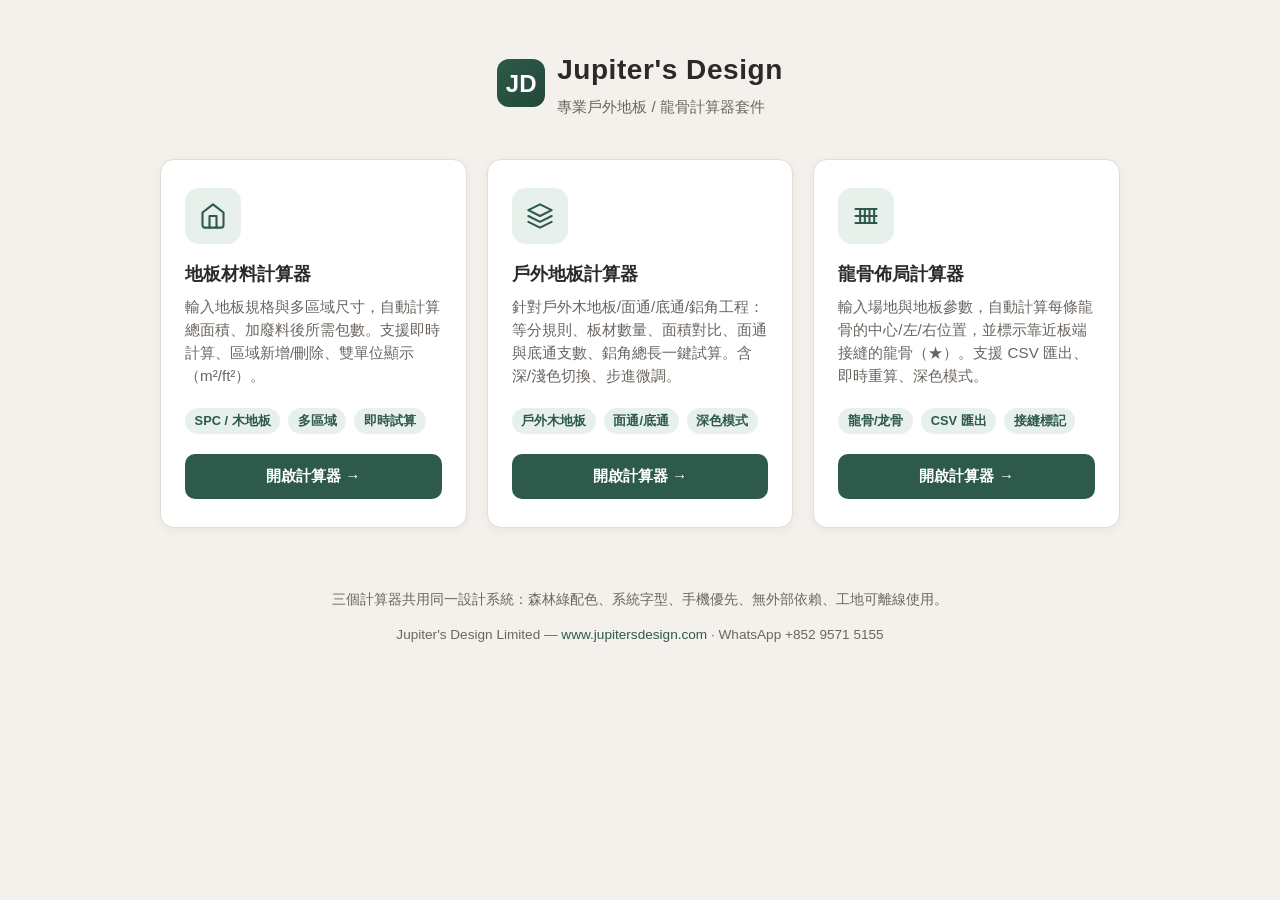
==== landing.html @ d73b3a23 "feat: add suite landing page linking three calculators (T12) - Add landing.html with shared design s" ====
<!DOCTYPE html>
<html lang="zh-Hant">
<head>
  <meta charset="UTF-8" />
  <meta name="viewport" content="width=device-width, initial-scale=1.0, viewport-fit=cover" />
  <title>Jupiter's Design — 地板與龍骨計算器套件</title>
  <link rel="preconnect" href="https://fonts.googleapis.com">
  <link rel="preconnect" href="https://fonts.gstatic.com" crossorigin>
  <style>
    :root {
      --bg: #f4f1ec;
      --surface: #ffffff;
      --border: #e2ddd4;
      --border-strong: #cfc7ba;
      --text: #2c2926;
      --text-muted: #6b6560;
      --accent: #2d5a4a;
      --accent-hover: #234839;
      --accent-soft: #e8f0ec;
      --radius: 14px;
      --radius-sm: 10px;
      --shadow-sm: 0 2px 8px rgba(44, 41, 38, 0.06);
      --shadow: 0 4px 24px rgba(44, 41, 38, 0.08);
      --font: "Segoe UI", "PingFang TC", "Microsoft JhengHei", "Noto Sans TC", sans-serif;
    }
    @media (prefers-color-scheme: dark) {
      :root {
        --bg: #1a1917;
        --surface: #242322;
        --border: #3a3632;
        --border-strong: #4a4540;
        --text: #e8e4df;
        --text-muted: #9b9590;
        --accent: #4a8c73;
        --accent-hover: #3d7962;
        --accent-soft: rgba(74, 140, 115, 0.2);
        --shadow-sm: 0 2px 8px rgba(0, 0, 0, 0.25);
        --shadow: 0 4px 24px rgba(0, 0, 0, 0.35);
      }
    }
    *, *::before, *::after { box-sizing: border-box; }
    body {
      margin: 0;
      min-height: 100vh;
      font-family: var(--font);
      font-size: 16px;
      line-height: 1.55;
      color: var(--text);
      background: var(--bg);
      display: flex;
      flex-direction: column;
      align-items: center;
      padding: 3rem 1.25rem;
    }
    .brand {
      display: flex;
      align-items: center;
      gap: 0.75rem;
      margin-bottom: 2.5rem;
    }
    .brand-logo {
      width: 48px; height: 48px;
      border-radius: 12px;
      background: linear-gradient(135deg, var(--accent), var(--accent-hover));
      display: flex; align-items: center; justify-content: center;
      color: white; font-weight: 800; font-size: 1.5rem;
    }
    .brand-text h1 {
      margin: 0; font-size: 1.75rem; font-weight: 700; letter-spacing: 0.02em;
    }
    .brand-text p { margin: 0.25rem 0 0; color: var(--text-muted); font-size: 0.95rem; }
    .suite-grid {
      display: grid;
      grid-template-columns: repeat(auto-fit, minmax(280px, 1fr));
      gap: 1.25rem;
      width: 100%;
      max-width: 960px;
    }
    .calc-card {
      background: var(--surface);
      border: 1px solid var(--border);
      border-radius: var(--radius);
      box-shadow: var(--shadow-sm);
      padding: 1.75rem 1.5rem;
      display: flex;
      flex-direction: column;
      text-decoration: none;
      color: inherit;
      transition: transform 0.15s ease, box-shadow 0.15s ease, border-color 0.15s ease;
    }
    .calc-card:hover {
      transform: translateY(-2px);
      box-shadow: var(--shadow);
      border-color: var(--accent);
    }
    .calc-card:focus-visible {
      outline: 2px solid var(--accent);
      outline-offset: 2px;
    }
    .calc-icon {
      width: 56px; height: 56px;
      border-radius: 14px;
      background: var(--accent-soft);
      display: flex; align-items: center; justify-content: center;
      color: var(--accent);
      font-size: 1.75rem;
      margin-bottom: 1rem;
    }
    .calc-title {
      margin: 0 0 0.5rem;
      font-size: 1.15rem;
      font-weight: 650;
    }
    .calc-desc {
      margin: 0 0 1.25rem;
      color: var(--text-muted);
      font-size: 0.95rem;
      line-height: 1.5;
      flex: 1;
    }
    .calc-meta {
      display: flex;
      flex-wrap: wrap;
      gap: 0.5rem;
      margin-bottom: 1.25rem;
      font-size: 0.8rem;
    }
    .tag {
      background: var(--accent-soft);
      color: var(--accent);
      border-radius: 999px;
      padding: 0.2rem 0.6rem;
      font-weight: 600;
    }
    .calc-cta {
      display: inline-flex;
      align-items: center;
      justify-content: center;
      gap: 0.4rem;
      min-height: 44px;
      padding: 0.6rem 1.1rem;
      font: inherit;
      font-size: 0.95rem;
      font-weight: 600;
      border-radius: var(--radius-sm);
      border: 1px solid transparent;
      background: var(--accent);
      color: #fff;
      transition: background 0.2s ease;
    }
    .calc-cta:hover { background: var(--accent-hover); }
    .calc-cta:active { transform: scale(0.98); }
    .footer-note {
      margin-top: 3rem;
      text-align: center;
      color: var(--text-muted);
      font-size: 0.85rem;
    }
    .footer-note a { color: var(--accent); text-decoration: none; }
    .footer-note a:hover { text-decoration: underline; }
    @media (max-width: 480px) {
      body { padding: 2rem 1rem; }
      .suite-grid { grid-template-columns: 1fr; }
      .calc-card { padding: 1.5rem 1.25rem; }
    }
    @media print {
      body { background: #fff; }
      .calc-cta, .brand-logo { display: none; }
      .calc-card { box-shadow: none; border: 1px solid #ccc; break-inside: avoid; }
    }
  </style>
</head>
<body>
  <header class="brand">
    <div class="brand-logo" aria-hidden="true">JD</div>
    <div class="brand-text">
      <h1>Jupiter's Design</h1>
      <p>專業戶外地板 / 龍骨計算器套件</p>
    </div>
  </header>

  <main class="suite-grid">
    <a class="calc-card" href="https://jupiterlaw.github.io/flooring-calculator/" target="_blank" rel="noopener">
      <div class="calc-icon" aria-hidden="true">
        <svg width="28" height="28" viewBox="0 0 24 24" fill="none" stroke="currentColor" stroke-width="1.8" stroke-linecap="round" stroke-linejoin="round">
          <path d="M3 9l9-7 9 7v11a2 2 0 0 1-2 2H5a2 2 0 0 1-2-2z"/>
          <polyline points="9 22 9 12 15 12 15 22"/>
        </svg>
      </div>
      <h2 class="calc-title">地板材料計算器</h2>
      <p class="calc-desc">輸入地板規格與多區域尺寸，自動計算總面積、加廢料後所需包數。支援即時計算、區域新增/刪除、雙單位顯示（m²/ft²）。</p>
      <div class="calc-meta">
        <span class="tag">SPC / 木地板</span>
        <span class="tag">多區域</span>
        <span class="tag">即時試算</span>
      </div>
      <span class="calc-cta">開啟計算器 →</span>
    </a>

    <a class="calc-card" href="https://jupiterlaw.github.io/ourdoor_flooring_material_calculator/" target="_blank" rel="noopener">
      <div class="calc-icon" aria-hidden="true">
        <svg width="28" height="28" viewBox="0 0 24 24" fill="none" stroke="currentColor" stroke-width="1.8" stroke-linecap="round" stroke-linejoin="round">
          <path d="M12 2L2 7l10 5 10-5-10-5z"/>
          <path d="M2 17l10 5 10-5"/>
          <path d="M2 12l10 5 10-5"/>
        </svg>
      </div>
      <h2 class="calc-title">戶外地板計算器</h2>
      <p class="calc-desc">針對戶外木地板/面通/底通/鋁角工程：等分規則、板材數量、面積對比、面通與底通支數、鋁角總長一鍵試算。含深/淺色切換、步進微調。</p>
      <div class="calc-meta">
        <span class="tag">戶外木地板</span>
        <span class="tag">面通/底通</span>
        <span class="tag">深色模式</span>
      </div>
      <span class="calc-cta">開啟計算器 →</span>
    </a>

    <a class="calc-card" href="https://jupiterlaw.github.io/joist_calculater/" target="_blank" rel="noopener">
      <div class="calc-icon" aria-hidden="true">
        <svg width="28" height="28" viewBox="0 0 24 24" fill="none" stroke="currentColor" stroke-width="1.8" stroke-linecap="round" stroke-linejoin="round">
          <line x1="3" y1="12" x2="21" y2="12"/>
          <line x1="3" y1="6" x2="21" y2="6"/>
          <line x1="3" y1="18" x2="21" y2="18"/>
          <path d="M7 6v12M11 6v12M15 6v12M19 6v12"/>
        </svg>
      </div>
      <h2 class="calc-title">龍骨佈局計算器</h2>
      <p class="calc-desc">輸入場地與地板參數，自動計算每條龍骨的中心/左/右位置，並標示靠近板端接縫的龍骨（★）。支援 CSV 匯出、即時重算、深色模式。</p>
      <div class="calc-meta">
        <span class="tag">龍骨/龙骨</span>
        <span class="tag">CSV 匯出</span>
        <span class="tag">接縫標記</span>
      </div>
      <span class="calc-cta">開啟計算器 →</span>
    </a>
  </main>

  <footer class="footer-note">
    <p>三個計算器共用同一設計系統：森林綠配色、系統字型、手機優先、無外部依賴、工地可離線使用。</p>
    <p>Jupiter's Design Limited — <a href="https://www.jupitersdesign.com" target="_blank" rel="noopener">www.jupitersdesign.com</a> · WhatsApp +852 9571 5155</p>
  </footer>
</body>
</html>
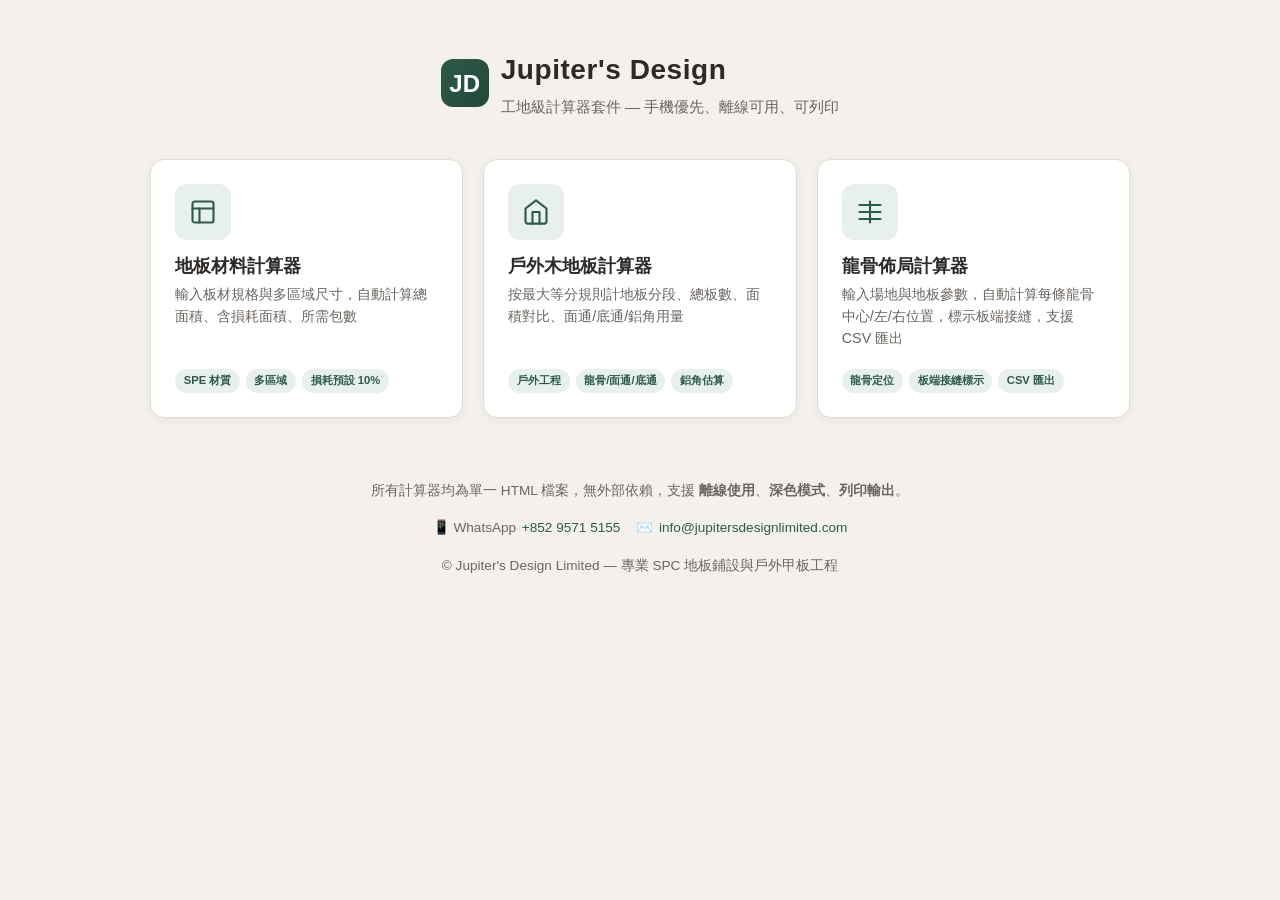
==== commit 13522d38: "feat: add suite landing page linking all three calculators (T12) - Single-file landing.html with sha" ====
--- a/landing.html
+++ b/landing.html
@@ -4,8 +4,7 @@
   <meta charset="UTF-8" />
   <meta name="viewport" content="width=device-width, initial-scale=1.0, viewport-fit=cover" />
   <title>Jupiter's Design — 地板與龍骨計算器套件</title>
-  <link rel="preconnect" href="https://fonts.googleapis.com">
-  <link rel="preconnect" href="https://fonts.gstatic.com" crossorigin>
+  <meta name="description" content="Jupiter's Design Limited 提供的工地級計算器：地板材料、戶外木地板、龍骨佈局 — 手機優先、離線可用、可列印" />
   <style>
     :root {
       --bg: #f4f1ec;
@@ -74,24 +73,25 @@
       grid-template-columns: repeat(auto-fit, minmax(280px, 1fr));
       gap: 1.25rem;
       width: 100%;
-      max-width: 960px;
+      max-width: 980px;
     }
     .calc-card {
       background: var(--surface);
       border: 1px solid var(--border);
       border-radius: var(--radius);
       box-shadow: var(--shadow-sm);
-      padding: 1.75rem 1.5rem;
+      padding: 1.5rem;
+      text-decoration: none;
+      color: inherit;
       display: flex;
       flex-direction: column;
-      text-decoration: none;
-      color: inherit;
+      gap: 0.75rem;
       transition: transform 0.15s ease, box-shadow 0.15s ease, border-color 0.15s ease;
     }
     .calc-card:hover {
       transform: translateY(-2px);
       box-shadow: var(--shadow);
-      border-color: var(--accent);
+      border-color: var(--border-strong);
     }
     .calc-card:focus-visible {
       outline: 2px solid var(--accent);
@@ -99,145 +99,113 @@
     }
     .calc-icon {
       width: 56px; height: 56px;
-      border-radius: 14px;
+      border-radius: 12px;
       background: var(--accent-soft);
       display: flex; align-items: center; justify-content: center;
-      color: var(--accent);
-      font-size: 1.75rem;
-      margin-bottom: 1rem;
-    }
-    .calc-title {
-      margin: 0 0 0.5rem;
-      font-size: 1.15rem;
-      font-weight: 650;
-    }
-    .calc-desc {
-      margin: 0 0 1.25rem;
-      color: var(--text-muted);
-      font-size: 0.95rem;
-      line-height: 1.5;
-      flex: 1;
-    }
-    .calc-meta {
-      display: flex;
-      flex-wrap: wrap;
-      gap: 0.5rem;
-      margin-bottom: 1.25rem;
-      font-size: 0.8rem;
+      color: var(--accent); font-size: 1.75rem;
+    }
+    .calc-info h2 {
+      margin: 0; font-size: 1.15rem; font-weight: 650;
+    }
+    .calc-info p {
+      margin: 0.25rem 0 0; color: var(--text-muted); font-size: 0.9rem; line-height: 1.5;
+    }
+    .calc-tags {
+      display: flex; flex-wrap: wrap; gap: 0.35rem;
+      margin-top: auto; padding-top: 0.5rem;
     }
     .tag {
+      font-size: 0.7rem;
       background: var(--accent-soft);
       color: var(--accent);
       border-radius: 999px;
-      padding: 0.2rem 0.6rem;
+      padding: 0.2rem 0.55rem;
       font-weight: 600;
     }
-    .calc-cta {
-      display: inline-flex;
-      align-items: center;
-      justify-content: center;
-      gap: 0.4rem;
-      min-height: 44px;
-      padding: 0.6rem 1.1rem;
-      font: inherit;
-      font-size: 0.95rem;
-      font-weight: 600;
-      border-radius: var(--radius-sm);
-      border: 1px solid transparent;
-      background: var(--accent);
-      color: #fff;
-      transition: background 0.2s ease;
-    }
-    .calc-cta:hover { background: var(--accent-hover); }
-    .calc-cta:active { transform: scale(0.98); }
-    .footer-note {
+    .footer {
       margin-top: 3rem;
       text-align: center;
       color: var(--text-muted);
       font-size: 0.85rem;
-    }
-    .footer-note a { color: var(--accent); text-decoration: none; }
-    .footer-note a:hover { text-decoration: underline; }
+      line-height: 1.6;
+    }
+    .footer a { color: var(--accent); text-decoration: none; }
+    .footer a:hover { text-decoration: underline; }
+    .contact-row {
+      display: flex; flex-wrap: wrap; justify-content: center; gap: 1rem;
+      margin-top: 1rem;
+    }
+    .contact-item { display: flex; align-items: center; gap: 0.35rem; }
     @media (max-width: 480px) {
       body { padding: 2rem 1rem; }
+      .brand-text h1 { font-size: 1.5rem; }
       .suite-grid { grid-template-columns: 1fr; }
-      .calc-card { padding: 1.5rem 1.25rem; }
-    }
-    @media print {
-      body { background: #fff; }
-      .calc-cta, .brand-logo { display: none; }
-      .calc-card { box-shadow: none; border: 1px solid #ccc; break-inside: avoid; }
     }
   </style>
 </head>
 <body>
-  <header class="brand">
+  <div class="brand">
     <div class="brand-logo" aria-hidden="true">JD</div>
     <div class="brand-text">
       <h1>Jupiter's Design</h1>
-      <p>專業戶外地板 / 龍骨計算器套件</p>
+      <p>工地級計算器套件 — 手機優先、離線可用、可列印</p>
     </div>
-  </header>
-
-  <main class="suite-grid">
-    <a class="calc-card" href="https://jupiterlaw.github.io/flooring-calculator/" target="_blank" rel="noopener">
+  </div>
+
+  <div class="suite-grid" role="list" aria-label="可用計算器">
+    <a href="https://jupiterlaw.github.io/flooring-calculator/" class="calc-card" role="listitem" target="_blank" rel="noopener">
       <div class="calc-icon" aria-hidden="true">
-        <svg width="28" height="28" viewBox="0 0 24 24" fill="none" stroke="currentColor" stroke-width="1.8" stroke-linecap="round" stroke-linejoin="round">
-          <path d="M3 9l9-7 9 7v11a2 2 0 0 1-2 2H5a2 2 0 0 1-2-2z"/>
-          <polyline points="9 22 9 12 15 12 15 22"/>
-        </svg>
-      </div>
-      <h2 class="calc-title">地板材料計算器</h2>
-      <p class="calc-desc">輸入地板規格與多區域尺寸，自動計算總面積、加廢料後所需包數。支援即時計算、區域新增/刪除、雙單位顯示（m²/ft²）。</p>
-      <div class="calc-meta">
-        <span class="tag">SPC / 木地板</span>
+        <svg width="28" height="28" viewBox="0 0 24 24" fill="none" stroke="currentColor" stroke-width="1.8" stroke-linecap="round" stroke-linejoin="round"><rect x="3" y="3" width="18" height="18" rx="2"/><path d="M3 9h18"/><path d="M9 21V9"/></svg>
+      </div>
+      <div class="calc-info">
+        <h2>地板材料計算器</h2>
+        <p>輸入板材規格與多區域尺寸，自動計算總面積、含損耗面積、所需包數</p>
+      </div>
+      <div class="calc-tags">
+        <span class="tag">SPE 材質</span>
         <span class="tag">多區域</span>
-        <span class="tag">即時試算</span>
-      </div>
-      <span class="calc-cta">開啟計算器 →</span>
+        <span class="tag">損耗預設 10%</span>
+      </div>
     </a>
 
-    <a class="calc-card" href="https://jupiterlaw.github.io/ourdoor_flooring_material_calculator/" target="_blank" rel="noopener">
+    <a href="https://jupiterlaw.github.io/ourdoor_flooring_material_calculator/" class="calc-card" role="listitem" target="_blank" rel="noopener">
       <div class="calc-icon" aria-hidden="true">
-        <svg width="28" height="28" viewBox="0 0 24 24" fill="none" stroke="currentColor" stroke-width="1.8" stroke-linecap="round" stroke-linejoin="round">
-          <path d="M12 2L2 7l10 5 10-5-10-5z"/>
-          <path d="M2 17l10 5 10-5"/>
-          <path d="M2 12l10 5 10-5"/>
-        </svg>
-      </div>
-      <h2 class="calc-title">戶外地板計算器</h2>
-      <p class="calc-desc">針對戶外木地板/面通/底通/鋁角工程：等分規則、板材數量、面積對比、面通與底通支數、鋁角總長一鍵試算。含深/淺色切換、步進微調。</p>
-      <div class="calc-meta">
-        <span class="tag">戶外木地板</span>
-        <span class="tag">面通/底通</span>
-        <span class="tag">深色模式</span>
-      </div>
-      <span class="calc-cta">開啟計算器 →</span>
+        <svg width="28" height="28" viewBox="0 0 24 24" fill="none" stroke="currentColor" stroke-width="1.8" stroke-linecap="round" stroke-linejoin="round"><path d="M3 9l9-7 9 7v11a2 2 0 0 1-2 2H5a2 2 0 0 1-2-2z"/><polyline points="9 22 9 12 15 12 15 22"/></svg>
+      </div>
+      <div class="calc-info">
+        <h2>戶外木地板計算器</h2>
+        <p>按最大等分規則計地板分段、總板數、面積對比、面通/底通/鋁角用量</p>
+      </div>
+      <div class="calc-tags">
+        <span class="tag">戶外工程</span>
+        <span class="tag">龍骨/面通/底通</span>
+        <span class="tag">鋁角估算</span>
+      </div>
     </a>
 
-    <a class="calc-card" href="https://jupiterlaw.github.io/joist_calculater/" target="_blank" rel="noopener">
+    <a href="https://jupiterlaw.github.io/joist_calculater/" class="calc-card" role="listitem" target="_blank" rel="noopener">
       <div class="calc-icon" aria-hidden="true">
-        <svg width="28" height="28" viewBox="0 0 24 24" fill="none" stroke="currentColor" stroke-width="1.8" stroke-linecap="round" stroke-linejoin="round">
-          <line x1="3" y1="12" x2="21" y2="12"/>
-          <line x1="3" y1="6" x2="21" y2="6"/>
-          <line x1="3" y1="18" x2="21" y2="18"/>
-          <path d="M7 6v12M11 6v12M15 6v12M19 6v12"/>
-        </svg>
-      </div>
-      <h2 class="calc-title">龍骨佈局計算器</h2>
-      <p class="calc-desc">輸入場地與地板參數，自動計算每條龍骨的中心/左/右位置，並標示靠近板端接縫的龍骨（★）。支援 CSV 匯出、即時重算、深色模式。</p>
-      <div class="calc-meta">
-        <span class="tag">龍骨/龙骨</span>
+        <svg width="28" height="28" viewBox="0 0 24 24" fill="none" stroke="currentColor" stroke-width="1.8" stroke-linecap="round" stroke-linejoin="round"><line x1="3" y1="12" x2="21" y2="12"/><line x1="3" y1="6" x2="21" y2="6"/><line x1="3" y1="18" x2="21" y2="18"/><line x1="12" y1="3" x2="12" y2="21"/></svg>
+      </div>
+      <div class="calc-info">
+        <h2>龍骨佈局計算器</h2>
+        <p>輸入場地與地板參數，自動計算每條龍骨中心/左/右位置，標示板端接縫，支援 CSV 匯出</p>
+      </div>
+      <div class="calc-tags">
+        <span class="tag">龍骨定位</span>
+        <span class="tag">板端接縫標示</span>
         <span class="tag">CSV 匯出</span>
-        <span class="tag">接縫標記</span>
-      </div>
-      <span class="calc-cta">開啟計算器 →</span>
+      </div>
     </a>
-  </main>
-
-  <footer class="footer-note">
-    <p>三個計算器共用同一設計系統：森林綠配色、系統字型、手機優先、無外部依賴、工地可離線使用。</p>
-    <p>Jupiter's Design Limited — <a href="https://www.jupitersdesign.com" target="_blank" rel="noopener">www.jupitersdesign.com</a> · WhatsApp +852 9571 5155</p>
+  </div>
+
+  <footer class="footer">
+    <p>所有計算器均為單一 HTML 檔案，無外部依賴，支援 <strong>離線使用</strong>、<strong>深色模式</strong>、<strong>列印輸出</strong>。</p>
+    <div class="contact-row">
+      <span class="contact-item">📱 WhatsApp <a href="https://wa.me/85295715155">+852 9571 5155</a></span>
+      <span class="contact-item">✉️ <a href="mailto:info@jupitersdesignlimited.com">info@jupitersdesignlimited.com</a></span>
+    </div>
+    <p style="margin-top: 1rem;">© Jupiter's Design Limited — 專業 SPC 地板鋪設與戶外甲板工程</p>
   </footer>
 </body>
 </html>
